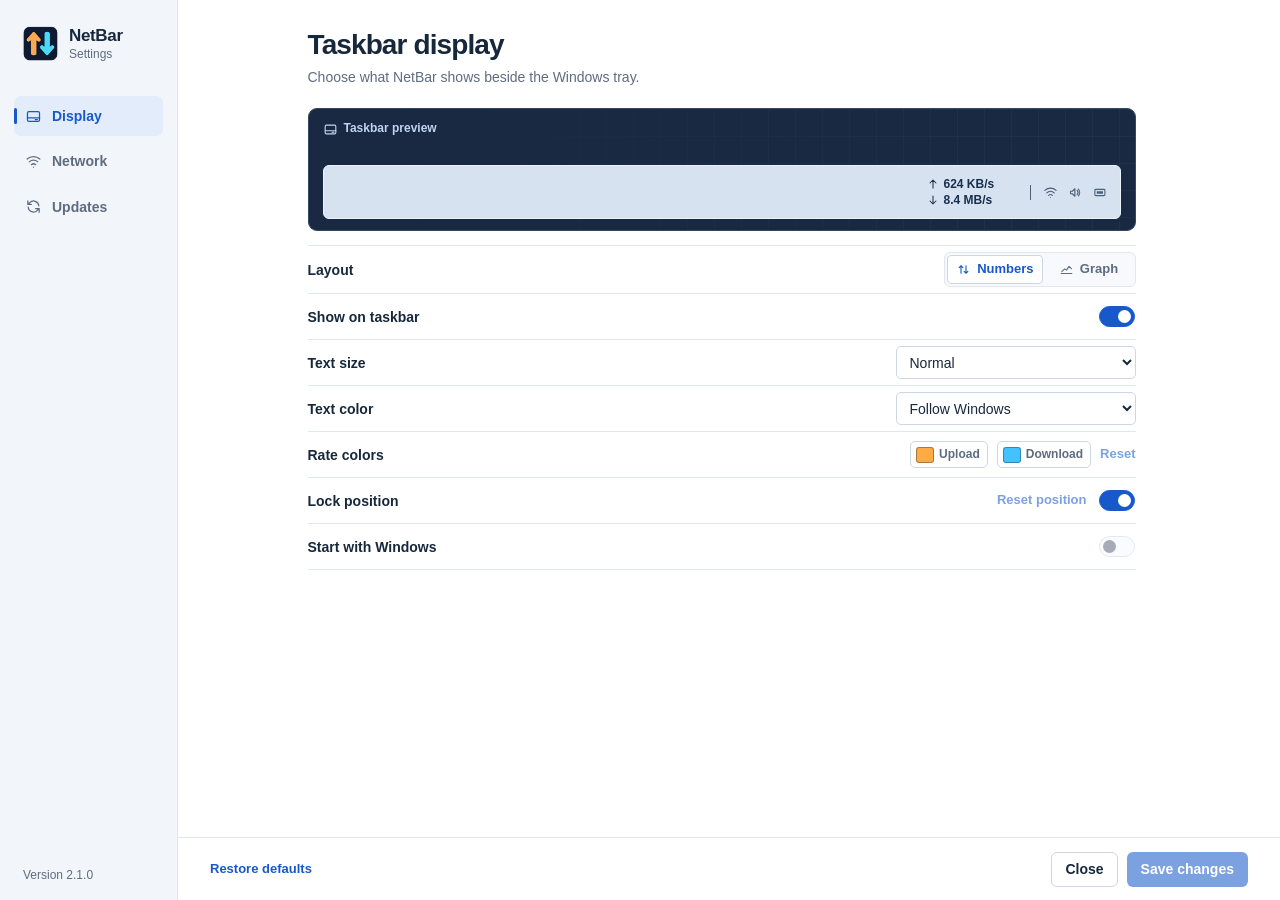
==== frontend/index.html @ b82676fc "Move NetBar desktop surfaces to Tauri and refresh its icon" ====
<!doctype html>
<html lang="en">
<head>
  <meta charset="utf-8">
  <meta name="viewport" content="width=device-width, initial-scale=1">
  <meta name="color-scheme" content="light dark">
  <title>NetBar Settings</title>
  <link rel="stylesheet" href="styles.css">
  <script src="app.js" defer></script>
</head>
<body>
  <svg xmlns="http://www.w3.org/2000/svg" class="icon-definitions" aria-hidden="true">
    <symbol id="icon-display" viewBox="0 0 24 24">
      <rect x="3.5" y="5" width="17" height="14" rx="2"/>
      <path d="M3.5 14h17m-6 2.5h3"/>
    </symbol>
    <symbol id="icon-network" viewBox="0 0 24 24">
      <path d="M3 8.5a13.5 13.5 0 0 1 18 0m-15 4a9 9 0 0 1 12 0m-9 4a4.5 4.5 0 0 1 6 0"/>
      <circle cx="12" cy="20" r=".8" fill="currentColor" stroke="none"/>
    </symbol>
    <symbol id="icon-updates" viewBox="0 0 24 24">
      <path d="M19.5 11a7.5 7.5 0 0 0-12.9-4.4L4 9m0-5v5h5m-4.5 4a7.5 7.5 0 0 0 12.9 4.4L20 15m0 5v-5h-5"/>
    </symbol>
    <symbol id="icon-numbers" viewBox="0 0 24 24">
      <path d="M8 6v12m-3-9 3-3 3 3m2 6 3 3 3-3m-3 3V6"/>
    </symbol>
    <symbol id="icon-graph" viewBox="0 0 24 24">
      <path d="M3.5 18.5h17m-16-3L9 11l3 2 4-6 4 3.5"/>
    </symbol>
    <symbol id="icon-up" viewBox="0 0 24 24">
      <path d="M12 20V4m-6 6 6-6 6 6"/>
    </symbol>
    <symbol id="icon-down" viewBox="0 0 24 24">
      <path d="M12 4v16m-6-6 6 6 6-6"/>
    </symbol>
    <symbol id="icon-sound" viewBox="0 0 24 24">
      <path d="M4 10h3l4-4v12l-4-4H4zm10.5-1.5a5 5 0 0 1 0 7m2-9a8 8 0 0 1 0 11"/>
    </symbol>
    <symbol id="icon-battery" viewBox="0 0 24 24">
      <rect x="3" y="7" width="16" height="10" rx="1.5"/>
      <path d="M21 10v4M6 10h10v4H6z" fill="currentColor" stroke="none"/>
    </symbol>
    <symbol id="icon-check" viewBox="0 0 24 24">
      <path d="m5.5 12 4.5 4.5 8.5-9"/>
    </symbol>
    <symbol id="icon-shield" viewBox="0 0 24 24">
      <path d="M12 3 5 6v6c0 3.7 3.2 6.6 7 9 3.8-2.4 7-5.3 7-9V6z"/>
      <path d="m9 12 2 2 4-4"/>
    </symbol>
  </svg>

  <div class="settings-shell">
    <aside class="sidebar">
      <div class="brand">
        <span class="brand-mark" aria-hidden="true">
          <svg class="icon"><use href="#icon-numbers"></use></svg>
          <img id="app-icon" src="icon.png" alt="" hidden>
        </span>
        <div><strong>NetBar</strong><span>Settings</span></div>
      </div>

      <nav class="navigation" role="tablist" aria-label="Settings sections" aria-orientation="vertical">
        <button type="button" id="tab-display" class="nav-item" role="tab" aria-selected="true" aria-controls="panel-display" data-tab="display">
          <svg class="icon" aria-hidden="true"><use href="#icon-display"></use></svg> Display
        </button>
        <button type="button" id="tab-network" class="nav-item" role="tab" aria-selected="false" aria-controls="panel-network" data-tab="network" tabindex="-1">
          <svg class="icon" aria-hidden="true"><use href="#icon-network"></use></svg> Network
        </button>
        <button type="button" id="tab-updates" class="nav-item" role="tab" aria-selected="false" aria-controls="panel-updates" data-tab="updates" tabindex="-1">
          <svg class="icon" aria-hidden="true"><use href="#icon-updates"></use></svg> Updates
        </button>
      </nav>

      <div class="sidebar-footer" id="sidebar-version" aria-label="NetBar version"></div>
    </aside>

    <main class="workspace" id="workspace" aria-busy="true">
      <form id="settings-form" class="settings-layout">
        <div class="scroll-area" id="scroll-area">
          <section id="panel-display" class="panel" role="tabpanel" aria-labelledby="tab-display">
            <header class="page-header">
              <h1>Taskbar display</h1>
              <p>Choose what NetBar shows beside the Windows tray.</p>
            </header>

            <figure class="preview" aria-labelledby="preview-label">
              <figcaption id="preview-label"><svg class="icon" aria-hidden="true"><use href="#icon-display"></use></svg> Taskbar preview</figcaption>
              <div class="preview-track" id="preview-track" aria-hidden="true">
                <div class="preview-widget" id="preview-widget">
                  <div class="preview-rates" id="preview-rates">
                    <span class="rate-upload"><svg class="icon"><use href="#icon-up"></use></svg><span id="preview-up">624 KB/s</span></span>
                    <span class="rate-download"><svg class="icon"><use href="#icon-down"></use></svg><span id="preview-down">8.4 MB/s</span></span>
                  </div>
                  <canvas id="preview-graph" width="448" height="108" hidden></canvas>
                </div>
                <div class="preview-tray">
                  <svg class="icon"><use href="#icon-network"></use></svg>
                  <svg class="icon"><use href="#icon-sound"></use></svg>
                  <svg class="icon"><use href="#icon-battery"></use></svg>
                </div>
              </div>
            </figure>

            <div class="rows">
              <div class="setting-row">
                <span id="layout-label" class="field-label">Layout</span>
                <div class="segmented" role="group" aria-labelledby="layout-label">
                  <label><input type="radio" name="layout" value="numbers" checked><span><svg class="icon" aria-hidden="true"><use href="#icon-numbers"></use></svg> Numbers</span></label>
                  <label><input type="radio" name="layout" value="graph"><span><svg class="icon" aria-hidden="true"><use href="#icon-graph"></use></svg> Graph</span></label>
                </div>
              </div>
              <div class="setting-row">
                <label class="field-label" for="widget-visible">Show on taskbar</label>
                <input class="toggle" type="checkbox" id="widget-visible" checked>
              </div>
              <div class="setting-row" id="graph-width-row" hidden>
                <label class="field-label" for="graph-width">Graph width</label>
                <div class="range-control">
                  <input id="graph-width" type="range" min="64" max="200" step="1" value="88">
                  <output for="graph-width" id="width-value">88 px</output>
                </div>
              </div>
              <div class="setting-row" id="text-size-row">
                <label class="field-label" for="text-size">Text size</label>
                <select id="text-size"><option value="11">Small</option><option value="12" selected>Normal</option><option value="14">Large</option></select>
              </div>
              <div class="setting-row" id="text-color-row">
                <label class="field-label" for="text-color">Text color</label>
                <select id="text-color"><option value="0">Follow Windows</option><option value="1">Light text</option><option value="2">Dark text</option></select>
              </div>
              <div class="setting-row color-row">
                <span class="field-label" id="colors-label">Rate colors</span>
                <div class="color-controls" role="group" aria-labelledby="colors-label">
                  <label class="color-chip"><input type="color" id="upload-color" value="#ffab45" aria-label="Upload color"><span>Upload</span></label>
                  <label class="color-chip"><input type="color" id="download-color" value="#42c2ff" aria-label="Download color"><span>Download</span></label>
                  <button class="text-button" type="button" id="reset-colors">Reset</button>
                </div>
              </div>
              <div class="setting-row">
                <label class="field-label" for="position-locked">Lock position</label>
                <div class="position-controls">
                  <button class="text-button" type="button" id="reset-position">Reset position</button>
                  <input class="toggle" type="checkbox" id="position-locked" checked>
                </div>
              </div>
              <div class="setting-row">
                <label class="field-label" for="start-windows">Start with Windows</label>
                <input class="toggle" type="checkbox" id="start-windows">
              </div>
            </div>
          </section>

          <section id="panel-network" class="panel" role="tabpanel" aria-labelledby="tab-network" hidden>
            <header class="page-header">
              <h1>Network</h1>
              <p>Choose the connection NetBar measures and how it reports speed.</p>
            </header>
            <div class="rows">
              <div class="setting-row">
                <div><label class="field-label" for="adapter">Network adapter</label><p class="field-help" id="adapter-help">Automatic prefers a connected physical adapter.</p></div>
                <select id="adapter" aria-describedby="adapter-help"><option value="">Automatic</option></select>
              </div>
              <div class="setting-row">
                <label class="field-label" for="speed-units">Speed units</label>
                <select id="speed-units"><option value="bytes">Bytes per second</option><option value="bits">Bits per second</option></select>
              </div>
              <div class="setting-row">
                <label class="field-label" for="interval">Refresh interval</label>
                <select id="interval"><option value="1000">1 second</option><option value="2000">2 seconds</option><option value="5000">5 seconds</option></select>
              </div>
              <div class="setting-row">
                <div><label class="field-label" for="app-usage">Show app traffic on hover</label><p class="field-help" id="usage-help">Windows may require administrator access for per-app traffic.</p></div>
                <input class="toggle" type="checkbox" id="app-usage" aria-describedby="usage-help" checked>
              </div>
            </div>
          </section>

          <section id="panel-updates" class="panel" role="tabpanel" aria-labelledby="tab-updates" hidden>
            <header class="page-header">
              <h1>Updates</h1>
              <p>Install verified Windows releases from your private GitHub repository.</p>
            </header>

            <div class="release-card">
              <div class="release-icon" aria-hidden="true"><svg class="icon"><use href="#icon-updates"></use></svg></div>
              <div class="release-info"><h2>Installed version</h2><p id="installed-version">NetBar</p></div>
              <button class="button secondary" type="button" id="check-updates">Check for updates</button>
              <button class="button primary" type="button" id="install-update" hidden>Install update</button>
            </div>
            <p id="update-status" class="inline-status" role="status"></p>

            <div class="access-header">
              <svg class="icon" aria-hidden="true"><use href="#icon-shield"></use></svg>
              <div><h2>GitHub access</h2><p>Use a fine-grained token with read-only Contents access to this repository.</p></div>
            </div>
            <div class="rows">
              <div class="setting-row access-row">
                <label class="field-label" for="repository">Repository</label>
                <input id="repository" type="text" readonly spellcheck="false">
              </div>
              <div class="setting-row access-row">
                <label class="field-label" for="token">Read-only token</label>
                <input id="token" type="password" placeholder="Enter GitHub token" maxlength="1024" autocomplete="off" autocapitalize="off" spellcheck="false">
              </div>
            </div>
            <div class="access-actions">
              <button class="text-button" type="button" id="open-token-page">Create a token</button>
              <button class="text-button" type="button" id="clear-token">Clear token</button>
              <button class="button secondary" type="button" id="save-token">Save access</button>
            </div>
          </section>
        </div>

        <footer class="actions">
          <button class="text-button" type="button" id="restore-defaults">Restore defaults</button>
          <span class="settings-status" id="settings-status" role="status"></span>
          <button class="button secondary" type="button" id="cancel-settings">Cancel</button>
          <button class="button primary" type="submit" id="save-settings">Save changes</button>
        </footer>
      </form>
    </main>
  </div>
</body>
</html>
---- frontend/styles.css ----
:root {
  color-scheme: light dark;
  font-family: "Segoe UI Variable Text", "Segoe UI", sans-serif;
  font-size: 14px;
  line-height: 1.45;
  --workspace: #fff;
  --rail: #f2f5fa;
  --wash: #f7f9fc;
  --ink: #17283c;
  --muted: #5f6c80;
  --line: #e0e7f0;
  --edge: #ccd7e5;
  --accent: #1759ca;
  --accent-hover: #144eaf;
  --on-accent: #fff;
  --accent-wash: #e3ecfb;
  --focus: #3286ee;
  --danger: #ad3237;
  --success: #16694d;
}

@media (prefers-color-scheme: dark) {
  :root {
    --workspace: #141e2c;
    --rail: #101927;
    --wash: #1a2636;
    --ink: #edf3fb;
    --muted: #a6b4c6;
    --line: #29384c;
    --edge: #3d506a;
    --accent: #86b3ff;
    --accent-hover: #a1c4ff;
    --on-accent: #101c30;
    --accent-wash: #233b60;
    --focus: #8fb7ff;
    --danger: #ffa6a6;
    --success: #86dfb7;
  }
}

*, *::before, *::after { box-sizing: border-box; }
[hidden] { display: none !important; }
body { margin: 0; color: var(--ink); background: var(--workspace); }
button, input, select { font: inherit; }
button, input[type="checkbox"], input[type="color"], input[type="range"], select { cursor: pointer; }
button:disabled, input:disabled, select:disabled { cursor: default; opacity: .56; }
button:focus-visible, input:focus-visible, select:focus-visible, a:focus-visible {
  outline: 2px solid var(--focus);
  outline-offset: 3px;
}

button { color: inherit; }
h1, h2, p, figure { margin: 0; }
.icon-definitions { position: absolute; width: 0; height: 0; overflow: hidden; }
.icon {
  width: 19px;
  height: 19px;
  flex: 0 0 auto;
  fill: none;
  stroke: currentColor;
  stroke-width: 1.75;
  stroke-linecap: round;
  stroke-linejoin: round;
}

.settings-shell {
  display: grid;
  grid-template-columns: 178px minmax(0, 1fr);
  height: 100vh;
  height: 100dvh;
}

.sidebar {
  min-height: 0;
  display: flex;
  flex-direction: column;
  padding: 25px 14px 16px;
  background: var(--rail);
  border-right: 1px solid var(--line);
}

.brand { display: flex; align-items: center; gap: 10px; padding-inline: 8px; }
.brand > div { display: grid; align-content: center; line-height: 1.28; }
.brand strong { font-size: 17px; font-weight: 690; letter-spacing: -.02em; }
.brand > div span { font-size: 12px; color: var(--muted); }
.brand-mark {
  display: grid;
  place-items: center;
  width: 37px;
  height: 37px;
  border-radius: 9px;
  flex: 0 0 auto;
  color: #dceeff;
  background: #203957;
}
.brand-mark .icon { width: 24px; height: 24px; }
.brand-mark img { display: block; width: 100%; height: 100%; object-fit: contain; }
.brand-mark:has(img:not([hidden])) { background: none; }

.navigation { display: grid; gap: 5px; margin-top: 34px; }
.nav-item {
  position: relative;
  display: flex;
  align-items: center;
  gap: 10px;
  width: 100%;
  padding: 10px 11px;
  border: 0;
  border-radius: 7px;
  background: transparent;
  text-align: left;
  font-weight: 550;
  color: var(--muted);
}
.nav-item:hover { color: var(--ink); background: var(--wash); }
.nav-item[aria-selected="true"] { background: var(--accent-wash); color: var(--accent); font-weight: 650; }
.nav-item[aria-selected="true"]::before {
  content: "";
  position: absolute;
  left: 0;
  inset-block: 12px;
  width: 3px;
  border-radius: 2px;
  background: var(--accent);
}
.nav-item .icon { width: 17px; height: 17px; }
.sidebar-footer { margin-top: auto; padding: 10px 9px 0; color: var(--muted); font-size: 12px; font-variant-numeric: tabular-nums; }

.workspace { min-width: 0; min-height: 0; }
.settings-layout { display: grid; grid-template-rows: minmax(0, 1fr) auto; height: 100%; }
.scroll-area { min-width: 0; overflow: auto; scrollbar-gutter: stable; }
.panel { padding: 28px 32px 23px; max-width: 892px; margin-inline: auto; }
.page-header { margin-bottom: 21px; }
.page-header h1 { font-size: 28px; line-height: 1.18; font-weight: 680; letter-spacing: -.032em; }
.page-header p { margin-top: 6px; color: var(--muted); }

.preview {
  position: relative;
  overflow: hidden;
  display: grid;
  align-content: end;
  min-height: 123px;
  margin-bottom: 14px;
  padding: 12px 14px 11px;
  background: #182941;
  border: 1px solid #344765;
  border-radius: 9px;
  color: #e1ecff;
  isolation: isolate;
}
.preview::before {
  position: absolute;
  content: "";
  inset: 0;
  z-index: -1;
  background-image: linear-gradient(#7597c012 1px, transparent 1px), linear-gradient(90deg, #7597c012 1px, transparent 1px);
  background-size: 27px 27px;
  mask-image: linear-gradient(90deg, transparent 10%, #000 79%);
}
.preview figcaption {
  position: absolute;
  top: 11px;
  left: 14px;
  display: flex;
  align-items: center;
  gap: 6px;
  color: #c0d4f2;
  font-size: 12px;
  font-weight: 550;
}
.preview figcaption .icon { width: 15px; height: 15px; }
.preview-track {
  display: flex;
  align-items: center;
  justify-content: end;
  min-width: 0;
  height: 54px;
  padding-inline: 9px 12px;
  border: 1px solid #edf3fc;
  border-radius: 6px;
  background: #d7e2f1;
  color: #16304d;
}
.preview-track.is-dark { border-color: #43546d; background: #101a2a; color: #dce7f7; }
.preview-widget {
  flex: 0 1 var(--widget-width, 122px);
  min-width: 0;
  height: 42px;
  display: grid;
  align-items: center;
  padding-inline: 7px;
}
.preview-rates { display: grid; gap: 1px; font-size: var(--widget-font, 13px); font-weight: 650; line-height: 1.25; font-variant-numeric: tabular-nums; }
.preview-rates > span { display: flex; align-items: center; gap: 5px; white-space: nowrap; }
.preview-rates .icon { width: 12px; height: 12px; stroke-width: 2.1; }
.rate-upload { color: var(--preview-upload, inherit); }
.rate-download { color: var(--preview-download, inherit); }
#preview-graph { display: block; width: 100%; height: 40px; }
.preview-tray {
  display: flex;
  align-items: center;
  flex: 0 0 auto;
  gap: 10px;
  padding-left: 12px;
  margin-left: 4px;
  border-left: 1px solid currentColor;
  opacity: .72;
}
.preview-tray .icon { width: 15px; height: 15px; }
.preview-widget.is-off + .preview-tray { border-left-color: transparent; }

.rows { border-block: 1px solid var(--line); }
.setting-row {
  display: grid;
  grid-template-columns: minmax(0, 1fr) auto;
  gap: 12px;
  align-items: center;
  min-height: 46px;
  padding-block: 6px;
}
.setting-row + .setting-row { border-top: 1px solid var(--line); }
.field-label { font-weight: 610; }
.field-help { margin-top: 2px; color: var(--muted); font-size: 12px; max-width: 44ch; }

select, input[type="text"], input[type="password"] {
  min-width: 0;
  min-height: 33px;
  max-width: 100%;
  padding: 5px 9px;
  border: 1px solid var(--edge);
  border-radius: 5px;
  color: var(--ink);
  background: var(--workspace);
}
select { width: clamp(166px, 25vw, 240px); }
[readonly] { color: var(--muted) !important; background: var(--wash) !important; }
input::placeholder { color: var(--muted); opacity: 1; }

.segmented {
  display: flex;
  align-items: center;
  gap: 2px;
  padding: 2px;
  border: 1px solid var(--line);
  border-radius: 6px;
  background: var(--wash);
}
.segmented label { position: relative; cursor: pointer; }
.segmented input { position: absolute; inset: 0; width: 100%; height: 100%; margin: 0; opacity: 0; cursor: pointer; }
.segmented span { display: flex; align-items: center; justify-content: center; gap: 6px; min-width: 88px; padding: 4px 8px; border: 1px solid transparent; border-radius: 4px; color: var(--muted); font-size: 13px; font-weight: 600; }
.segmented input:checked + span { color: var(--accent); background: var(--workspace); border-color: var(--edge); }
.segmented input:focus-visible + span { outline: 2px solid var(--focus); outline-offset: 1px; }
.segmented .icon { width: 15px; height: 15px; }

.toggle {
  appearance: none;
  position: relative;
  width: 36px;
  height: 21px;
  margin: 0 1px;
  border: 1px solid var(--edge);
  border-radius: 12px;
  background: var(--wash);
}
.toggle::before { content: ""; position: absolute; top: 3px; left: 3px; width: 13px; height: 13px; border-radius: 50%; background: var(--muted); }
.toggle:checked { border-color: var(--accent); background: var(--accent); }
.toggle:checked::before { left: 18px; background: var(--on-accent); }

.range-control, .position-controls, .color-controls { display: flex; align-items: center; justify-content: end; gap: 11px; }
.range-control input { flex: 1 1 auto; width: clamp(108px, 19vw, 176px); margin: 0; accent-color: var(--accent); }
.range-control output { min-width: 42px; text-align: right; color: var(--muted); font-variant-numeric: tabular-nums; }
.color-controls { gap: 9px; }
.color-chip {
  cursor: pointer;
  display: flex;
  align-items: center;
  gap: 5px;
  padding: 4px 7px 4px 5px;
  border: 1px solid var(--edge);
  border-radius: 5px;
  color: var(--muted);
  font-size: 12px;
  font-weight: 600;
}
.color-chip:hover { border-color: var(--accent); color: var(--ink); }
.color-chip input { width: 18px; height: 16px; margin: 0; padding: 0; border: 0; background: transparent; }
.color-chip input::-webkit-color-swatch-wrapper { padding: 0; }
.color-chip input::-webkit-color-swatch { border: 1px solid #18253962; border-radius: 3px; }

.button, .text-button { font-weight: 640; white-space: nowrap; }
.button { min-height: 35px; padding: 6px 13px; border: 1px solid transparent; border-radius: 6px; }
.button.secondary { border-color: var(--edge); background: var(--workspace); }
.button.secondary:hover:not(:disabled) { border-color: var(--accent); background: var(--wash); }
.button.primary { color: var(--on-accent); background: var(--accent); }
.button.primary:hover:not(:disabled) { background: var(--accent-hover); }
.text-button { width: fit-content; padding: 5px 0; border: 0; background: transparent; color: var(--accent); font-size: 13px; }
.text-button:hover:not(:disabled) { text-decoration: underline; text-underline-offset: 3px; }

.actions {
  display: grid;
  grid-template-columns: auto minmax(0, 1fr) auto auto;
  align-items: center;
  gap: 9px;
  min-height: 63px;
  padding: 9px 32px;
  border-top: 1px solid var(--line);
  background: var(--workspace);
}
.actions .text-button { justify-self: start; }
.settings-status { margin-inline: 5px; color: var(--muted); font-size: 12px; overflow-wrap: anywhere; }

#panel-network .setting-row, #panel-updates .setting-row { min-height: 61px; }
.release-card {
  display: grid;
  grid-template-columns: auto minmax(0, 1fr) auto auto;
  align-items: center;
  gap: 12px;
  padding: 14px 15px;
  border: 1px solid var(--line);
  border-radius: 8px;
  background: var(--wash);
}
.release-icon { display: grid; place-items: center; width: 38px; height: 38px; border-radius: 7px; background: var(--accent-wash); color: var(--accent); }
.release-info h2, .access-header h2 { font-size: 14px; font-weight: 650; }
.release-info p { color: var(--muted); font-size: 12px; font-variant-numeric: tabular-nums; }
.inline-status { min-height: 44px; padding-block: 8px; color: var(--muted); font-size: 13px; overflow-wrap: anywhere; }
.inline-status[data-tone="error"], .settings-status[data-tone="error"] { color: var(--danger); }
.inline-status[data-tone="success"], .settings-status[data-tone="success"] { color: var(--success); }
.access-header { display: flex; align-items: start; gap: 8px; margin-bottom: 13px; }
.access-header > .icon { margin-top: 1px; color: var(--accent); }
.access-header p { margin-top: 3px; color: var(--muted); font-size: 13px; }
.access-row { grid-template-columns: minmax(0, 1fr) minmax(210px, .92fr); }
.access-actions { display: flex; align-items: center; justify-content: end; gap: 14px; padding-top: 12px; }
.access-actions #open-token-page { margin-right: auto; }

@media (max-width: 820px) {
  .settings-shell { grid-template-columns: 151px minmax(0, 1fr); }
  .sidebar { padding-inline: 10px; }
  .panel { padding-inline: 23px; }
  .actions { padding-inline: 23px; }
}

@media (max-width: 615px) {
  .settings-shell { grid-template-columns: 1fr; grid-template-rows: auto minmax(0, 1fr); }
  .sidebar { padding: 10px 14px; border-right: 0; border-bottom: 1px solid var(--line); }
  .brand { margin-bottom: 9px; padding-inline: 2px; }
  .brand-mark { width: 28px; height: 28px; }
  .brand strong { font-size: 15px; }
  .brand > div span, .sidebar-footer { display: none; }
  .navigation { display: flex; margin-top: 0; }
  .nav-item { justify-content: center; gap: 6px; padding: 7px 5px; font-size: 12px; }
  .nav-item[aria-selected="true"]::before { width: auto; height: 2px; left: 10px; right: 10px; top: auto; bottom: 0; }
  .panel { padding: 17px 14px; }
  .actions { padding-inline: 14px; gap: 6px; }
  .page-header h1 { font-size: 24px; }
  .release-card { grid-template-columns: auto minmax(0, 1fr) auto; gap: 8px; }
  .release-card #install-update { grid-column: 3; }
}

@media (forced-colors: active) {
  .nav-item[aria-selected="true"], .segmented input:checked + span, .toggle { border: 1px solid Highlight; }
  .toggle::before { forced-color-adjust: none; background: ButtonText; }
  .toggle:checked::before { background: Highlight; }
  .button.primary { border-color: ButtonText; }
}
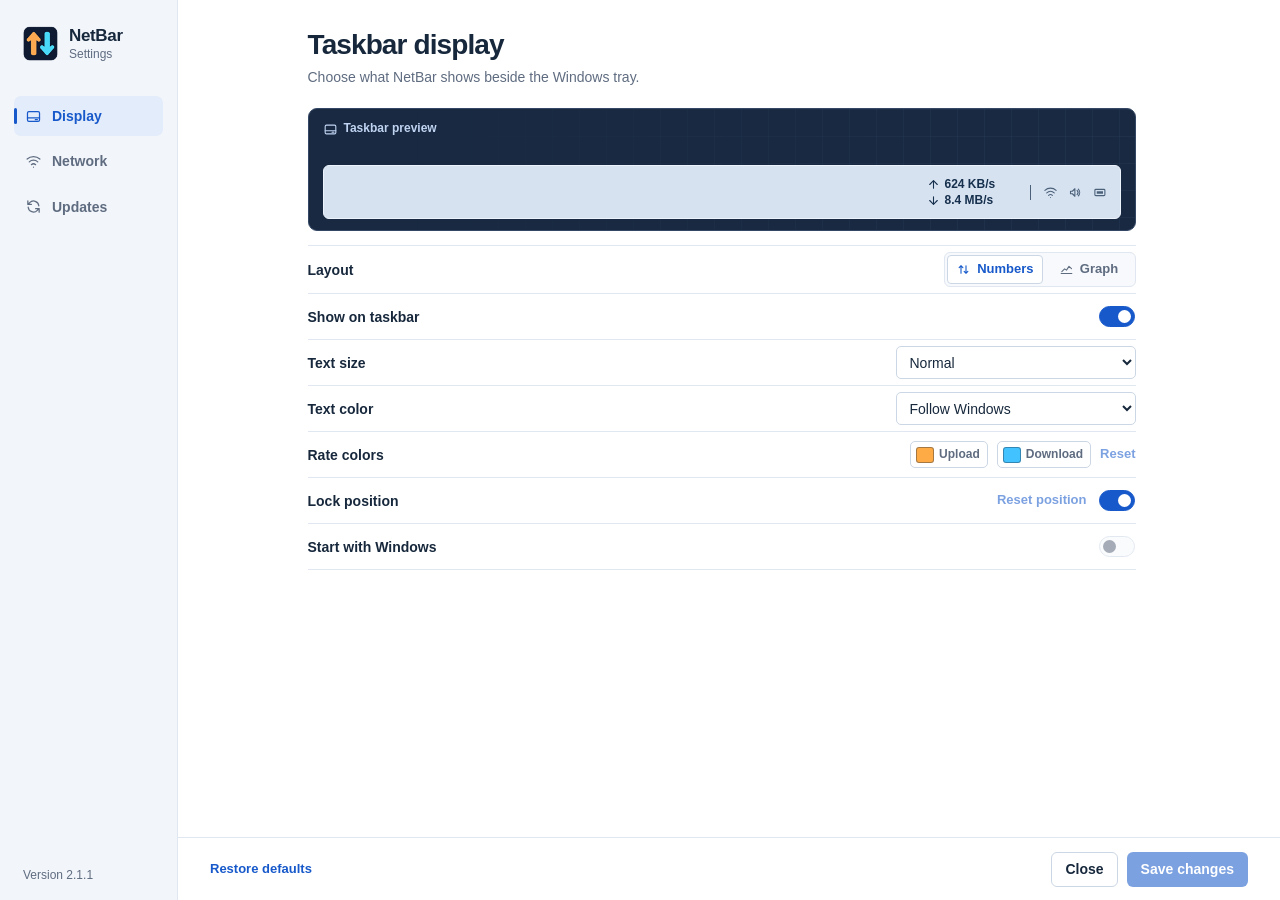
==== commit 6fa231eb: "Remove hover details and use Feather taskbar arrows" ====
--- a/frontend/index.html
+++ b/frontend/index.html
@@ -27,12 +27,6 @@
     <symbol id="icon-graph" viewBox="0 0 24 24">
       <path d="M3.5 18.5h17m-16-3L9 11l3 2 4-6 4 3.5"/>
     </symbol>
-    <symbol id="icon-up" viewBox="0 0 24 24">
-      <path d="M12 20V4m-6 6 6-6 6 6"/>
-    </symbol>
-    <symbol id="icon-down" viewBox="0 0 24 24">
-      <path d="M12 4v16m-6-6 6 6 6-6"/>
-    </symbol>
     <symbol id="icon-sound" viewBox="0 0 24 24">
       <path d="M4 10h3l4-4v12l-4-4H4zm10.5-1.5a5 5 0 0 1 0 7m2-9a8 8 0 0 1 0 11"/>
     </symbol>
@@ -88,8 +82,8 @@
               <div class="preview-track" id="preview-track" aria-hidden="true">
                 <div class="preview-widget" id="preview-widget">
                   <div class="preview-rates" id="preview-rates">
-                    <span class="rate-upload"><svg class="icon"><use href="#icon-up"></use></svg><span id="preview-up">624 KB/s</span></span>
-                    <span class="rate-download"><svg class="icon"><use href="#icon-down"></use></svg><span id="preview-down">8.4 MB/s</span></span>
+                    <span class="rate-upload"><svg class="icon" viewBox="0 0 24 24" aria-hidden="true" focusable="false"><use href="icons/feather.svg#arrow-up"></use></svg><span id="preview-up">624 KB/s</span></span>
+                    <span class="rate-download"><svg class="icon" viewBox="0 0 24 24" aria-hidden="true" focusable="false"><use href="icons/feather.svg#arrow-down"></use></svg><span id="preview-down">8.4 MB/s</span></span>
                   </div>
                   <canvas id="preview-graph" width="448" height="108" hidden></canvas>
                 </div>
@@ -167,10 +161,6 @@
               <div class="setting-row">
                 <label class="field-label" for="interval">Refresh interval</label>
                 <select id="interval"><option value="1000">1 second</option><option value="2000">2 seconds</option><option value="5000">5 seconds</option></select>
-              </div>
-              <div class="setting-row">
-                <div><label class="field-label" for="app-usage">Show app traffic on hover</label><p class="field-help" id="usage-help">Windows may require administrator access for per-app traffic.</p></div>
-                <input class="toggle" type="checkbox" id="app-usage" aria-describedby="usage-help" checked>
               </div>
             </div>
           </section>
--- a/frontend/styles.css
+++ b/frontend/styles.css
@@ -192,7 +192,7 @@
 }
 .preview-rates { display: grid; gap: 1px; font-size: var(--widget-font, 13px); font-weight: 650; line-height: 1.25; font-variant-numeric: tabular-nums; }
 .preview-rates > span { display: flex; align-items: center; gap: 5px; white-space: nowrap; }
-.preview-rates .icon { width: 12px; height: 12px; stroke-width: 2.1; }
+.preview-rates .icon { width: 13px; height: 13px; stroke-width: 2; }
 .rate-upload { color: var(--preview-upload, inherit); }
 .rate-download { color: var(--preview-download, inherit); }
 #preview-graph { display: block; width: 100%; height: 40px; }
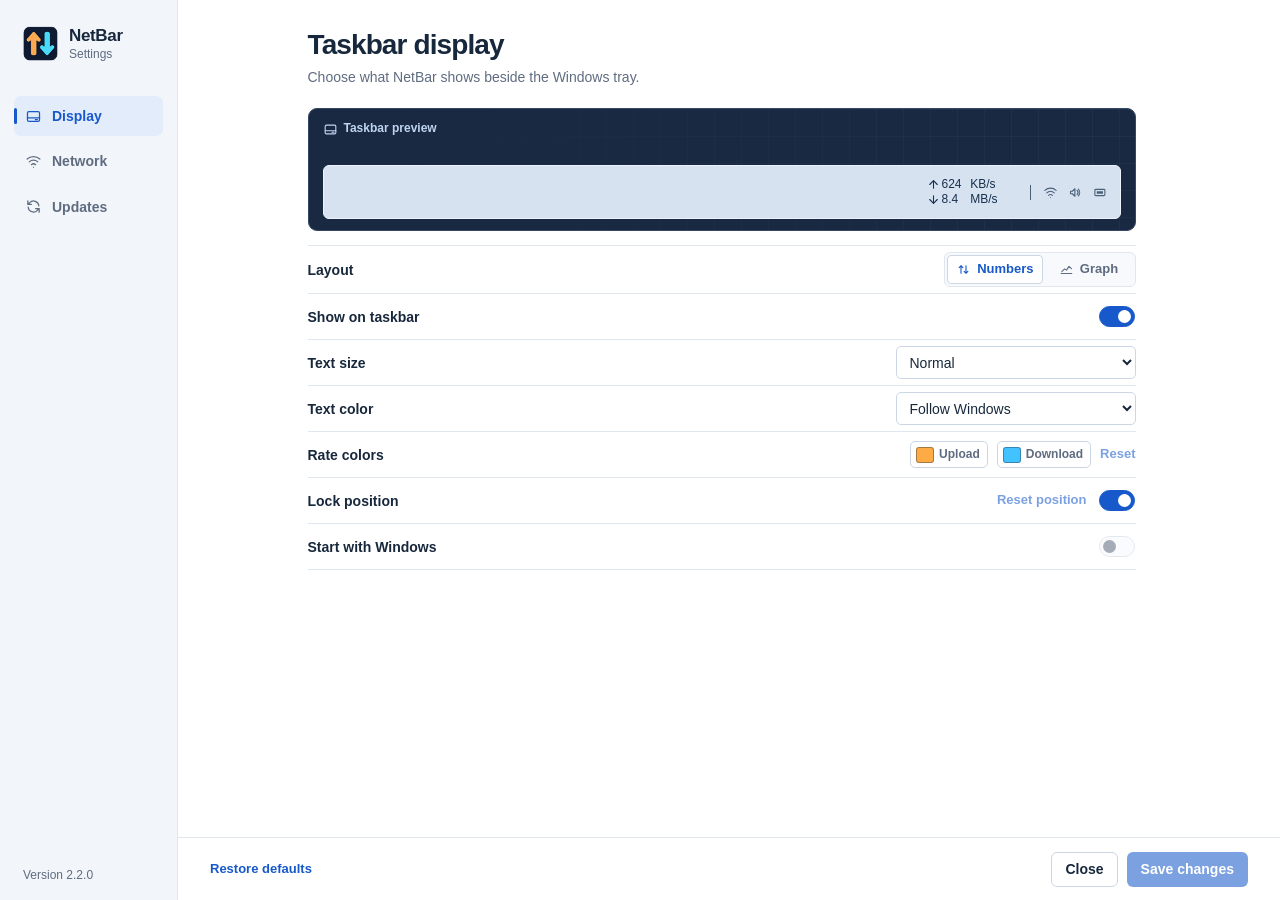
==== commit 06cdee3f: "Render NetBar natively and pause readings on right click" ====
--- a/frontend/index.html
+++ b/frontend/index.html
@@ -82,8 +82,14 @@
               <div class="preview-track" id="preview-track" aria-hidden="true">
                 <div class="preview-widget" id="preview-widget">
                   <div class="preview-rates" id="preview-rates">
-                    <span class="rate-upload"><svg class="icon" viewBox="0 0 24 24" aria-hidden="true" focusable="false"><use href="icons/feather.svg#arrow-up"></use></svg><span id="preview-up">624 KB/s</span></span>
-                    <span class="rate-download"><svg class="icon" viewBox="0 0 24 24" aria-hidden="true" focusable="false"><use href="icons/feather.svg#arrow-down"></use></svg><span id="preview-down">8.4 MB/s</span></span>
+                    <span class="rate-upload">
+                      <svg class="icon" viewBox="0 0 24 24" aria-hidden="true" focusable="false"><use href="icons/feather.svg#arrow-up"></use></svg>
+                      <span id="preview-up">624</span><span id="preview-up-unit">KB/s</span>
+                    </span>
+                    <span class="rate-download">
+                      <svg class="icon" viewBox="0 0 24 24" aria-hidden="true" focusable="false"><use href="icons/feather.svg#arrow-down"></use></svg>
+                      <span id="preview-down">8.4</span><span id="preview-down-unit">MB/s</span>
+                    </span>
                   </div>
                   <canvas id="preview-graph" width="448" height="108" hidden></canvas>
                 </div>
--- a/frontend/styles.css
+++ b/frontend/styles.css
@@ -190,8 +190,17 @@
   align-items: center;
   padding-inline: 7px;
 }
-.preview-rates { display: grid; gap: 1px; font-size: var(--widget-font, 13px); font-weight: 650; line-height: 1.25; font-variant-numeric: tabular-nums; }
-.preview-rates > span { display: flex; align-items: center; gap: 5px; white-space: nowrap; }
+.preview-rates {
+  display: grid;
+  grid-template-columns: 13px minmax(4ch, max-content) max-content;
+  align-items: center;
+  column-gap: 2px;
+  font-size: var(--widget-font, 13px);
+  font-weight: 400;
+  line-height: 1.25;
+  font-variant-numeric: tabular-nums;
+}
+.preview-rates > span { display: contents; white-space: nowrap; }
 .preview-rates .icon { width: 13px; height: 13px; stroke-width: 2; }
 .rate-upload { color: var(--preview-upload, inherit); }
 .rate-download { color: var(--preview-download, inherit); }
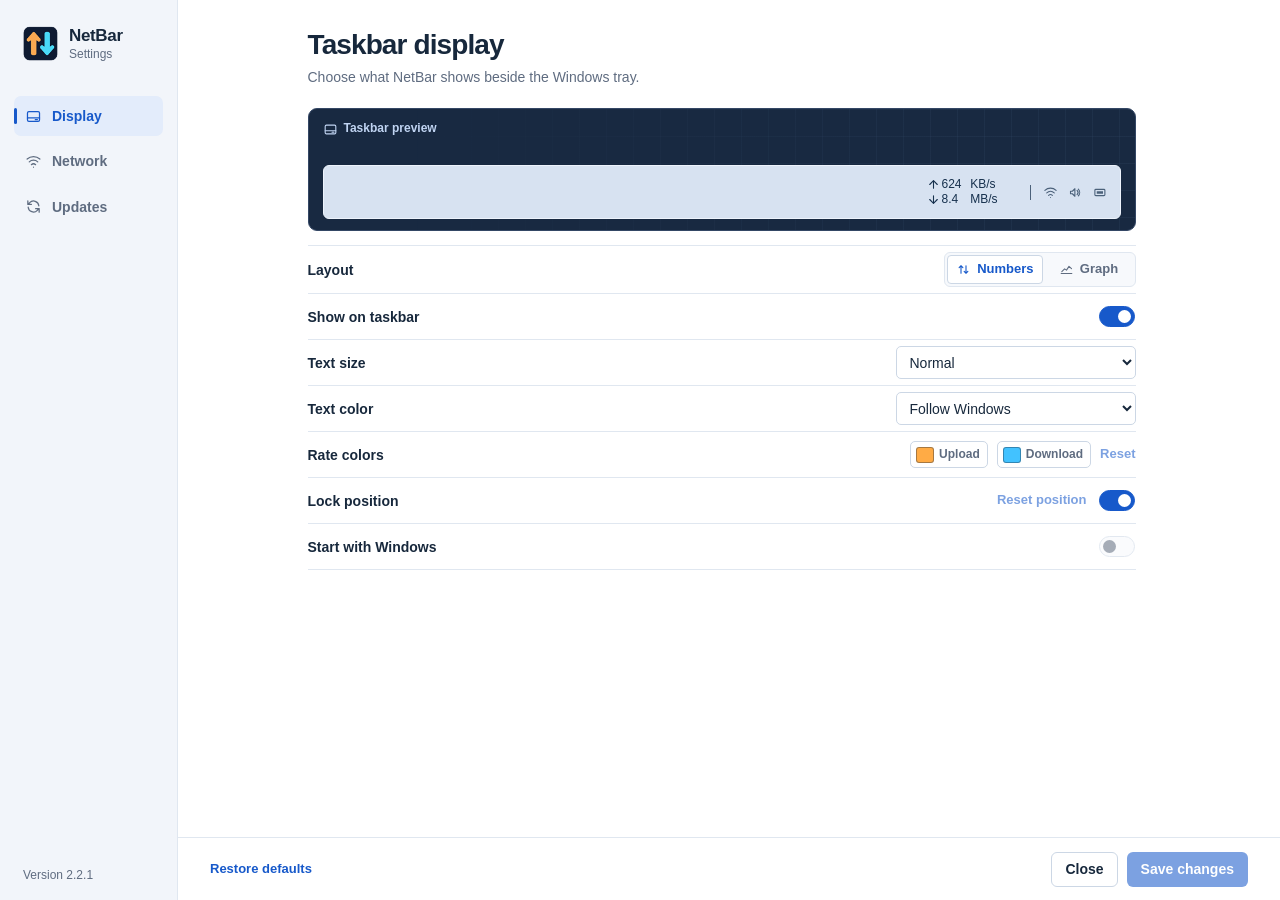
==== commit 322316a0: "Prepare NetBar for public releases and anonymous updates" ====
--- a/frontend/index.html
+++ b/frontend/index.html
@@ -36,10 +36,6 @@
     </symbol>
     <symbol id="icon-check" viewBox="0 0 24 24">
       <path d="m5.5 12 4.5 4.5 8.5-9"/>
-    </symbol>
-    <symbol id="icon-shield" viewBox="0 0 24 24">
-      <path d="M12 3 5 6v6c0 3.7 3.2 6.6 7 9 3.8-2.4 7-5.3 7-9V6z"/>
-      <path d="m9 12 2 2 4-4"/>
     </symbol>
   </svg>
 
@@ -174,7 +170,7 @@
           <section id="panel-updates" class="panel" role="tabpanel" aria-labelledby="tab-updates" hidden>
             <header class="page-header">
               <h1>Updates</h1>
-              <p>Install verified Windows releases from your private GitHub repository.</p>
+              <p>Check for and install verified Windows releases from GitHub.</p>
             </header>
 
             <div class="release-card">
@@ -184,26 +180,6 @@
               <button class="button primary" type="button" id="install-update" hidden>Install update</button>
             </div>
             <p id="update-status" class="inline-status" role="status"></p>
-
-            <div class="access-header">
-              <svg class="icon" aria-hidden="true"><use href="#icon-shield"></use></svg>
-              <div><h2>GitHub access</h2><p>Use a fine-grained token with read-only Contents access to this repository.</p></div>
-            </div>
-            <div class="rows">
-              <div class="setting-row access-row">
-                <label class="field-label" for="repository">Repository</label>
-                <input id="repository" type="text" readonly spellcheck="false">
-              </div>
-              <div class="setting-row access-row">
-                <label class="field-label" for="token">Read-only token</label>
-                <input id="token" type="password" placeholder="Enter GitHub token" maxlength="1024" autocomplete="off" autocapitalize="off" spellcheck="false">
-              </div>
-            </div>
-            <div class="access-actions">
-              <button class="text-button" type="button" id="open-token-page">Create a token</button>
-              <button class="text-button" type="button" id="clear-token">Clear token</button>
-              <button class="button secondary" type="button" id="save-token">Save access</button>
-            </div>
           </section>
         </div>
 
--- a/frontend/styles.css
+++ b/frontend/styles.css
@@ -318,7 +318,7 @@
 .actions .text-button { justify-self: start; }
 .settings-status { margin-inline: 5px; color: var(--muted); font-size: 12px; overflow-wrap: anywhere; }
 
-#panel-network .setting-row, #panel-updates .setting-row { min-height: 61px; }
+#panel-network .setting-row { min-height: 61px; }
 .release-card {
   display: grid;
   grid-template-columns: auto minmax(0, 1fr) auto auto;
@@ -330,17 +330,11 @@
   background: var(--wash);
 }
 .release-icon { display: grid; place-items: center; width: 38px; height: 38px; border-radius: 7px; background: var(--accent-wash); color: var(--accent); }
-.release-info h2, .access-header h2 { font-size: 14px; font-weight: 650; }
+.release-info h2 { font-size: 14px; font-weight: 650; }
 .release-info p { color: var(--muted); font-size: 12px; font-variant-numeric: tabular-nums; }
 .inline-status { min-height: 44px; padding-block: 8px; color: var(--muted); font-size: 13px; overflow-wrap: anywhere; }
 .inline-status[data-tone="error"], .settings-status[data-tone="error"] { color: var(--danger); }
 .inline-status[data-tone="success"], .settings-status[data-tone="success"] { color: var(--success); }
-.access-header { display: flex; align-items: start; gap: 8px; margin-bottom: 13px; }
-.access-header > .icon { margin-top: 1px; color: var(--accent); }
-.access-header p { margin-top: 3px; color: var(--muted); font-size: 13px; }
-.access-row { grid-template-columns: minmax(0, 1fr) minmax(210px, .92fr); }
-.access-actions { display: flex; align-items: center; justify-content: end; gap: 14px; padding-top: 12px; }
-.access-actions #open-token-page { margin-right: auto; }
 
 @media (max-width: 820px) {
   .settings-shell { grid-template-columns: 151px minmax(0, 1fr); }
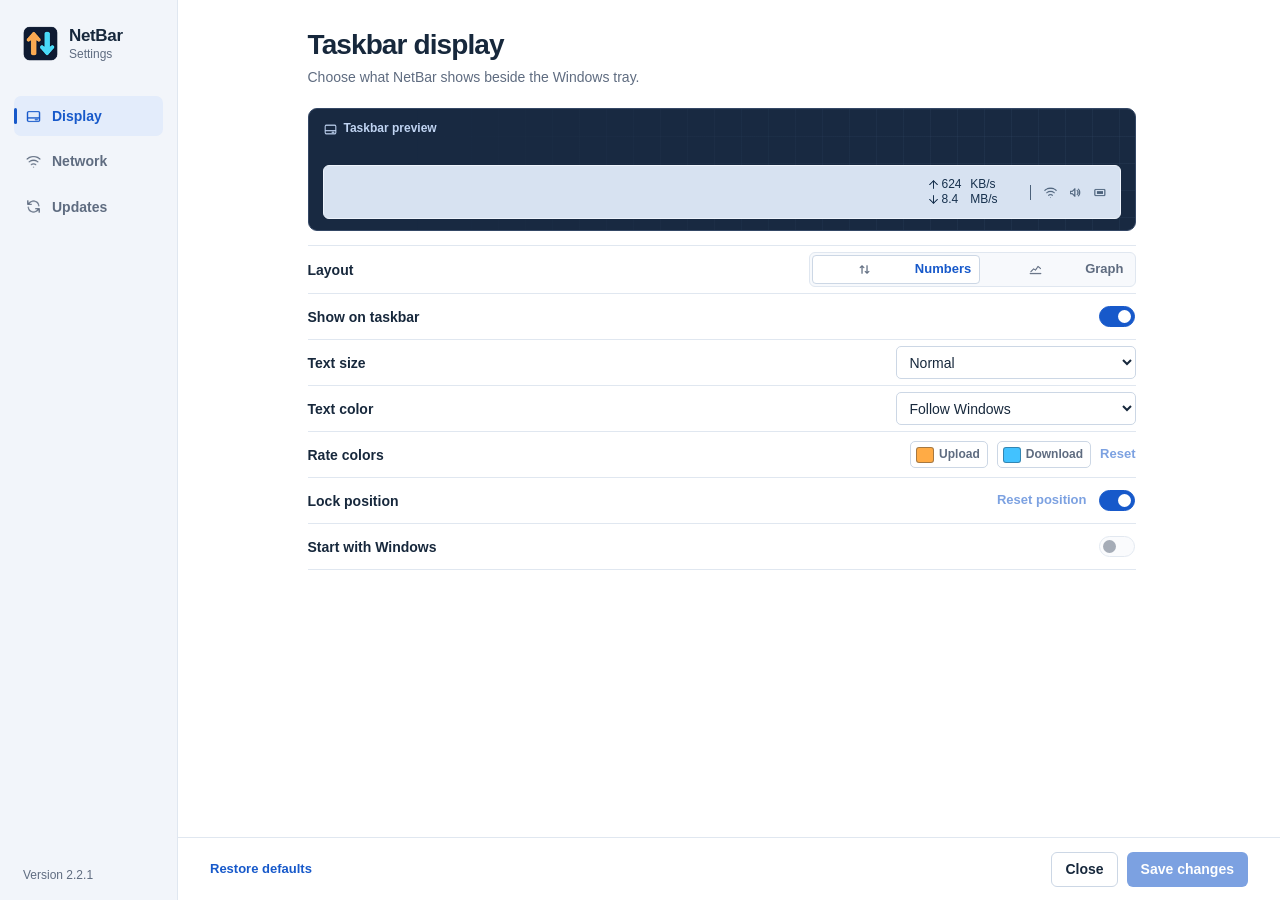
==== commit 1432c4e7: "Keep raster icon exports in the public settings UI" ====
--- a/frontend/index.html
+++ b/frontend/index.html
@@ -9,41 +9,11 @@
   <script src="app.js" defer></script>
 </head>
 <body>
-  <svg xmlns="http://www.w3.org/2000/svg" class="icon-definitions" aria-hidden="true">
-    <symbol id="icon-display" viewBox="0 0 24 24">
-      <rect x="3.5" y="5" width="17" height="14" rx="2"/>
-      <path d="M3.5 14h17m-6 2.5h3"/>
-    </symbol>
-    <symbol id="icon-network" viewBox="0 0 24 24">
-      <path d="M3 8.5a13.5 13.5 0 0 1 18 0m-15 4a9 9 0 0 1 12 0m-9 4a4.5 4.5 0 0 1 6 0"/>
-      <circle cx="12" cy="20" r=".8" fill="currentColor" stroke="none"/>
-    </symbol>
-    <symbol id="icon-updates" viewBox="0 0 24 24">
-      <path d="M19.5 11a7.5 7.5 0 0 0-12.9-4.4L4 9m0-5v5h5m-4.5 4a7.5 7.5 0 0 0 12.9 4.4L20 15m0 5v-5h-5"/>
-    </symbol>
-    <symbol id="icon-numbers" viewBox="0 0 24 24">
-      <path d="M8 6v12m-3-9 3-3 3 3m2 6 3 3 3-3m-3 3V6"/>
-    </symbol>
-    <symbol id="icon-graph" viewBox="0 0 24 24">
-      <path d="M3.5 18.5h17m-16-3L9 11l3 2 4-6 4 3.5"/>
-    </symbol>
-    <symbol id="icon-sound" viewBox="0 0 24 24">
-      <path d="M4 10h3l4-4v12l-4-4H4zm10.5-1.5a5 5 0 0 1 0 7m2-9a8 8 0 0 1 0 11"/>
-    </symbol>
-    <symbol id="icon-battery" viewBox="0 0 24 24">
-      <rect x="3" y="7" width="16" height="10" rx="1.5"/>
-      <path d="M21 10v4M6 10h10v4H6z" fill="currentColor" stroke="none"/>
-    </symbol>
-    <symbol id="icon-check" viewBox="0 0 24 24">
-      <path d="m5.5 12 4.5 4.5 8.5-9"/>
-    </symbol>
-  </svg>
-
   <div class="settings-shell">
     <aside class="sidebar">
       <div class="brand">
         <span class="brand-mark" aria-hidden="true">
-          <svg class="icon"><use href="#icon-numbers"></use></svg>
+          <span class="icon icon-numbers" aria-hidden="true"></span>
           <img id="app-icon" src="icon.png" alt="" hidden>
         </span>
         <div><strong>NetBar</strong><span>Settings</span></div>
@@ -51,13 +21,13 @@
 
       <nav class="navigation" role="tablist" aria-label="Settings sections" aria-orientation="vertical">
         <button type="button" id="tab-display" class="nav-item" role="tab" aria-selected="true" aria-controls="panel-display" data-tab="display">
-          <svg class="icon" aria-hidden="true"><use href="#icon-display"></use></svg> Display
+          <span class="icon icon-display" aria-hidden="true"></span> Display
         </button>
         <button type="button" id="tab-network" class="nav-item" role="tab" aria-selected="false" aria-controls="panel-network" data-tab="network" tabindex="-1">
-          <svg class="icon" aria-hidden="true"><use href="#icon-network"></use></svg> Network
+          <span class="icon icon-network" aria-hidden="true"></span> Network
         </button>
         <button type="button" id="tab-updates" class="nav-item" role="tab" aria-selected="false" aria-controls="panel-updates" data-tab="updates" tabindex="-1">
-          <svg class="icon" aria-hidden="true"><use href="#icon-updates"></use></svg> Updates
+          <span class="icon icon-updates" aria-hidden="true"></span> Updates
         </button>
       </nav>
 
@@ -74,25 +44,25 @@
             </header>
 
             <figure class="preview" aria-labelledby="preview-label">
-              <figcaption id="preview-label"><svg class="icon" aria-hidden="true"><use href="#icon-display"></use></svg> Taskbar preview</figcaption>
+              <figcaption id="preview-label"><span class="icon icon-display" aria-hidden="true"></span> Taskbar preview</figcaption>
               <div class="preview-track" id="preview-track" aria-hidden="true">
                 <div class="preview-widget" id="preview-widget">
                   <div class="preview-rates" id="preview-rates">
                     <span class="rate-upload">
-                      <svg class="icon" viewBox="0 0 24 24" aria-hidden="true" focusable="false"><use href="icons/feather.svg#arrow-up"></use></svg>
+                      <span class="icon icon-arrow-up" aria-hidden="true"></span>
                       <span id="preview-up">624</span><span id="preview-up-unit">KB/s</span>
                     </span>
                     <span class="rate-download">
-                      <svg class="icon" viewBox="0 0 24 24" aria-hidden="true" focusable="false"><use href="icons/feather.svg#arrow-down"></use></svg>
+                      <span class="icon icon-arrow-down" aria-hidden="true"></span>
                       <span id="preview-down">8.4</span><span id="preview-down-unit">MB/s</span>
                     </span>
                   </div>
                   <canvas id="preview-graph" width="448" height="108" hidden></canvas>
                 </div>
                 <div class="preview-tray">
-                  <svg class="icon"><use href="#icon-network"></use></svg>
-                  <svg class="icon"><use href="#icon-sound"></use></svg>
-                  <svg class="icon"><use href="#icon-battery"></use></svg>
+                  <span class="icon icon-network" aria-hidden="true"></span>
+                  <span class="icon icon-sound" aria-hidden="true"></span>
+                  <span class="icon icon-battery" aria-hidden="true"></span>
                 </div>
               </div>
             </figure>
@@ -101,8 +71,8 @@
               <div class="setting-row">
                 <span id="layout-label" class="field-label">Layout</span>
                 <div class="segmented" role="group" aria-labelledby="layout-label">
-                  <label><input type="radio" name="layout" value="numbers" checked><span><svg class="icon" aria-hidden="true"><use href="#icon-numbers"></use></svg> Numbers</span></label>
-                  <label><input type="radio" name="layout" value="graph"><span><svg class="icon" aria-hidden="true"><use href="#icon-graph"></use></svg> Graph</span></label>
+                  <label><input type="radio" name="layout" value="numbers" checked><span><span class="icon icon-numbers" aria-hidden="true"></span> Numbers</span></label>
+                  <label><input type="radio" name="layout" value="graph"><span><span class="icon icon-graph" aria-hidden="true"></span> Graph</span></label>
                 </div>
               </div>
               <div class="setting-row">
@@ -174,7 +144,7 @@
             </header>
 
             <div class="release-card">
-              <div class="release-icon" aria-hidden="true"><svg class="icon"><use href="#icon-updates"></use></svg></div>
+              <div class="release-icon" aria-hidden="true"><span class="icon icon-updates" aria-hidden="true"></span></div>
               <div class="release-info"><h2>Installed version</h2><p id="installed-version">NetBar</p></div>
               <button class="button secondary" type="button" id="check-updates">Check for updates</button>
               <button class="button primary" type="button" id="install-update" hidden>Install update</button>
--- a/frontend/styles.css
+++ b/frontend/styles.css
@@ -51,17 +51,23 @@
 
 button { color: inherit; }
 h1, h2, p, figure { margin: 0; }
-.icon-definitions { position: absolute; width: 0; height: 0; overflow: hidden; }
 .icon {
+  display: inline-block;
   width: 19px;
   height: 19px;
   flex: 0 0 auto;
-  fill: none;
-  stroke: currentColor;
-  stroke-width: 1.75;
-  stroke-linecap: round;
-  stroke-linejoin: round;
-}
+  background-color: currentColor;
+  mask: var(--icon) center / contain no-repeat;
+}
+.icon-arrow-down { --icon: url("icons/arrow-down.png"); }
+.icon-arrow-up { --icon: url("icons/arrow-up.png"); }
+.icon-battery { --icon: url("icons/battery.png"); }
+.icon-display { --icon: url("icons/display.png"); }
+.icon-graph { --icon: url("icons/graph.png"); }
+.icon-network { --icon: url("icons/network.png"); }
+.icon-numbers { --icon: url("icons/numbers.png"); }
+.icon-sound { --icon: url("icons/sound.png"); }
+.icon-updates { --icon: url("icons/updates.png"); }
 
 .settings-shell {
   display: grid;
@@ -201,7 +207,7 @@
   font-variant-numeric: tabular-nums;
 }
 .preview-rates > span { display: contents; white-space: nowrap; }
-.preview-rates .icon { width: 13px; height: 13px; stroke-width: 2; }
+.preview-rates .icon { width: 13px; height: 13px; }
 .rate-upload { color: var(--preview-upload, inherit); }
 .rate-download { color: var(--preview-download, inherit); }
 #preview-graph { display: block; width: 100%; height: 40px; }
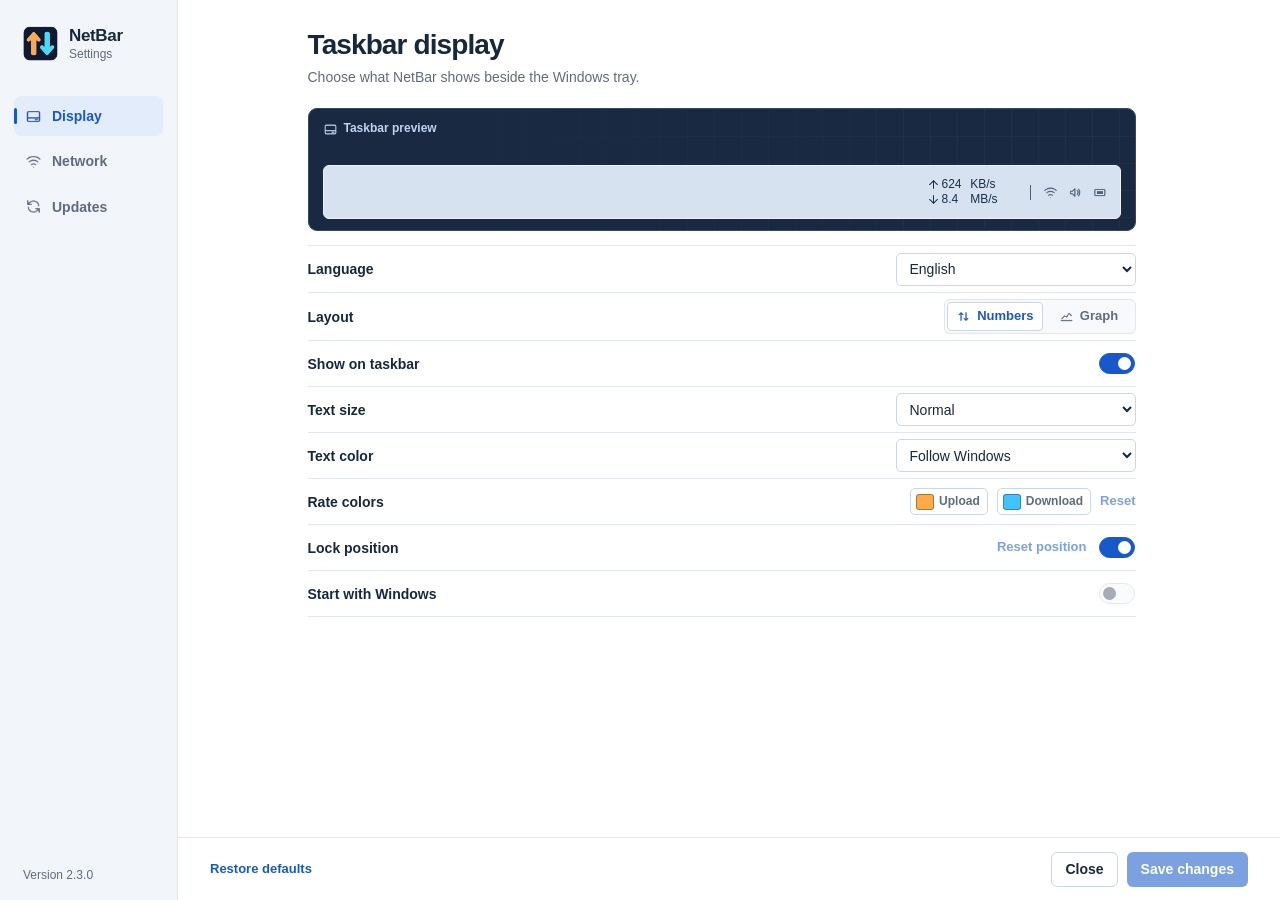
==== commit f4e57740: "Add Persian and English settings languages" ====
--- a/frontend/index.html
+++ b/frontend/index.html
@@ -1,11 +1,12 @@
 <!doctype html>
-<html lang="en">
+<html lang="en" dir="ltr">
 <head>
   <meta charset="utf-8">
   <meta name="viewport" content="width=device-width, initial-scale=1">
   <meta name="color-scheme" content="light dark">
   <title>NetBar Settings</title>
   <link rel="stylesheet" href="styles.css">
+  <script src="locales.js" defer></script>
   <script src="app.js" defer></script>
 </head>
 <body>
@@ -16,22 +17,22 @@
           <span class="icon icon-numbers" aria-hidden="true"></span>
           <img id="app-icon" src="icon.png" alt="" hidden>
         </span>
-        <div><strong>NetBar</strong><span>Settings</span></div>
+        <div><strong lang="en">NetBar</strong><span data-i18n="settings"></span></div>
       </div>
 
-      <nav class="navigation" role="tablist" aria-label="Settings sections" aria-orientation="vertical">
+      <nav class="navigation" role="tablist" data-i18n-label="settingsSections" aria-orientation="vertical">
         <button type="button" id="tab-display" class="nav-item" role="tab" aria-selected="true" aria-controls="panel-display" data-tab="display">
-          <span class="icon icon-display" aria-hidden="true"></span> Display
+          <span class="icon icon-display" aria-hidden="true"></span><span data-i18n="display"></span>
         </button>
         <button type="button" id="tab-network" class="nav-item" role="tab" aria-selected="false" aria-controls="panel-network" data-tab="network" tabindex="-1">
-          <span class="icon icon-network" aria-hidden="true"></span> Network
+          <span class="icon icon-network" aria-hidden="true"></span><span data-i18n="network"></span>
         </button>
         <button type="button" id="tab-updates" class="nav-item" role="tab" aria-selected="false" aria-controls="panel-updates" data-tab="updates" tabindex="-1">
-          <span class="icon icon-updates" aria-hidden="true"></span> Updates
+          <span class="icon icon-updates" aria-hidden="true"></span><span data-i18n="updates"></span>
         </button>
       </nav>
 
-      <div class="sidebar-footer" id="sidebar-version" aria-label="NetBar version"></div>
+      <div class="sidebar-footer" id="sidebar-version" data-i18n-label="netbarVersion"></div>
     </aside>
 
     <main class="workspace" id="workspace" aria-busy="true">
@@ -39,13 +40,13 @@
         <div class="scroll-area" id="scroll-area">
           <section id="panel-display" class="panel" role="tabpanel" aria-labelledby="tab-display">
             <header class="page-header">
-              <h1>Taskbar display</h1>
-              <p>Choose what NetBar shows beside the Windows tray.</p>
+              <h1 data-i18n="taskbarDisplay"></h1>
+              <p data-i18n="displayDescription"></p>
             </header>
 
             <figure class="preview" aria-labelledby="preview-label">
-              <figcaption id="preview-label"><span class="icon icon-display" aria-hidden="true"></span> Taskbar preview</figcaption>
-              <div class="preview-track" id="preview-track" aria-hidden="true">
+              <figcaption id="preview-label"><span class="icon icon-display" aria-hidden="true"></span><span data-i18n="taskbarPreview"></span></figcaption>
+              <div class="preview-track" id="preview-track" aria-hidden="true" dir="ltr">
                 <div class="preview-widget" id="preview-widget">
                   <div class="preview-rates" id="preview-rates">
                     <span class="rate-upload">
@@ -69,48 +70,52 @@
 
             <div class="rows">
               <div class="setting-row">
-                <span id="layout-label" class="field-label">Layout</span>
+                <label class="field-label" for="language" data-i18n="language"></label>
+                <select id="language"><option value="english" lang="en">English</option><option value="persian" lang="fa">فارسی</option></select>
+              </div>
+              <div class="setting-row">
+                <span id="layout-label" class="field-label" data-i18n="layout"></span>
                 <div class="segmented" role="group" aria-labelledby="layout-label">
-                  <label><input type="radio" name="layout" value="numbers" checked><span><span class="icon icon-numbers" aria-hidden="true"></span> Numbers</span></label>
-                  <label><input type="radio" name="layout" value="graph"><span><span class="icon icon-graph" aria-hidden="true"></span> Graph</span></label>
+                  <label><input type="radio" name="layout" value="numbers" checked><span><span class="icon icon-numbers" aria-hidden="true"></span><span data-i18n="numbers"></span></span></label>
+                  <label><input type="radio" name="layout" value="graph"><span><span class="icon icon-graph" aria-hidden="true"></span><span data-i18n="graph"></span></span></label>
                 </div>
               </div>
               <div class="setting-row">
-                <label class="field-label" for="widget-visible">Show on taskbar</label>
+                <label class="field-label" for="widget-visible" data-i18n="showOnTaskbar"></label>
                 <input class="toggle" type="checkbox" id="widget-visible" checked>
               </div>
               <div class="setting-row" id="graph-width-row" hidden>
-                <label class="field-label" for="graph-width">Graph width</label>
+                <label class="field-label" for="graph-width" data-i18n="graphWidth"></label>
                 <div class="range-control">
                   <input id="graph-width" type="range" min="64" max="200" step="1" value="88">
                   <output for="graph-width" id="width-value">88 px</output>
                 </div>
               </div>
               <div class="setting-row" id="text-size-row">
-                <label class="field-label" for="text-size">Text size</label>
-                <select id="text-size"><option value="11">Small</option><option value="12" selected>Normal</option><option value="14">Large</option></select>
+                <label class="field-label" for="text-size" data-i18n="textSize"></label>
+                <select id="text-size"><option value="11" data-i18n="small"></option><option value="12" data-i18n="normal" selected></option><option value="14" data-i18n="large"></option></select>
               </div>
               <div class="setting-row" id="text-color-row">
-                <label class="field-label" for="text-color">Text color</label>
-                <select id="text-color"><option value="0">Follow Windows</option><option value="1">Light text</option><option value="2">Dark text</option></select>
+                <label class="field-label" for="text-color" data-i18n="textColor"></label>
+                <select id="text-color"><option value="0" data-i18n="followWindows"></option><option value="1" data-i18n="lightText"></option><option value="2" data-i18n="darkText"></option></select>
               </div>
               <div class="setting-row color-row">
-                <span class="field-label" id="colors-label">Rate colors</span>
+                <span class="field-label" id="colors-label" data-i18n="rateColors"></span>
                 <div class="color-controls" role="group" aria-labelledby="colors-label">
-                  <label class="color-chip"><input type="color" id="upload-color" value="#ffab45" aria-label="Upload color"><span>Upload</span></label>
-                  <label class="color-chip"><input type="color" id="download-color" value="#42c2ff" aria-label="Download color"><span>Download</span></label>
-                  <button class="text-button" type="button" id="reset-colors">Reset</button>
+                  <label class="color-chip"><input type="color" id="upload-color" value="#ffab45" data-i18n-label="uploadColor"><span data-i18n="upload"></span></label>
+                  <label class="color-chip"><input type="color" id="download-color" value="#42c2ff" data-i18n-label="downloadColor"><span data-i18n="download"></span></label>
+                  <button class="text-button" type="button" id="reset-colors" data-i18n="reset"></button>
                 </div>
               </div>
               <div class="setting-row">
-                <label class="field-label" for="position-locked">Lock position</label>
+                <label class="field-label" for="position-locked" data-i18n="lockPosition"></label>
                 <div class="position-controls">
-                  <button class="text-button" type="button" id="reset-position">Reset position</button>
+                  <button class="text-button" type="button" id="reset-position" data-i18n="resetPosition"></button>
                   <input class="toggle" type="checkbox" id="position-locked" checked>
                 </div>
               </div>
               <div class="setting-row">
-                <label class="field-label" for="start-windows">Start with Windows</label>
+                <label class="field-label" for="start-windows" data-i18n="startWithWindows"></label>
                 <input class="toggle" type="checkbox" id="start-windows">
               </div>
             </div>
@@ -118,46 +123,46 @@
 
           <section id="panel-network" class="panel" role="tabpanel" aria-labelledby="tab-network" hidden>
             <header class="page-header">
-              <h1>Network</h1>
-              <p>Choose the connection NetBar measures and how it reports speed.</p>
+              <h1 data-i18n="network"></h1>
+              <p data-i18n="networkDescription"></p>
             </header>
             <div class="rows">
               <div class="setting-row">
-                <div><label class="field-label" for="adapter">Network adapter</label><p class="field-help" id="adapter-help">Automatic prefers a connected physical adapter.</p></div>
-                <select id="adapter" aria-describedby="adapter-help"><option value="">Automatic</option></select>
+                <div><label class="field-label" for="adapter" data-i18n="networkAdapter"></label><p class="field-help" id="adapter-help" data-i18n="adapterHelp"></p></div>
+                <select id="adapter" aria-describedby="adapter-help"></select>
               </div>
               <div class="setting-row">
-                <label class="field-label" for="speed-units">Speed units</label>
-                <select id="speed-units"><option value="bytes">Bytes per second</option><option value="bits">Bits per second</option></select>
+                <label class="field-label" for="speed-units" data-i18n="speedUnits"></label>
+                <select id="speed-units"><option value="bytes" data-i18n="bytesPerSecond"></option><option value="bits" data-i18n="bitsPerSecond"></option></select>
               </div>
               <div class="setting-row">
-                <label class="field-label" for="interval">Refresh interval</label>
-                <select id="interval"><option value="1000">1 second</option><option value="2000">2 seconds</option><option value="5000">5 seconds</option></select>
+                <label class="field-label" for="interval" data-i18n="refreshInterval"></label>
+                <select id="interval"><option value="1000" data-i18n="oneSecond"></option><option value="2000" data-i18n="twoSeconds"></option><option value="5000" data-i18n="fiveSeconds"></option></select>
               </div>
             </div>
           </section>
 
           <section id="panel-updates" class="panel" role="tabpanel" aria-labelledby="tab-updates" hidden>
             <header class="page-header">
-              <h1>Updates</h1>
-              <p>Check for and install verified Windows releases from GitHub.</p>
+              <h1 data-i18n="updates"></h1>
+              <p data-i18n="updatesDescription"></p>
             </header>
 
             <div class="release-card">
               <div class="release-icon" aria-hidden="true"><span class="icon icon-updates" aria-hidden="true"></span></div>
-              <div class="release-info"><h2>Installed version</h2><p id="installed-version">NetBar</p></div>
-              <button class="button secondary" type="button" id="check-updates">Check for updates</button>
-              <button class="button primary" type="button" id="install-update" hidden>Install update</button>
+              <div class="release-info"><h2 data-i18n="installedVersion"></h2><p id="installed-version" dir="ltr" lang="en"></p></div>
+              <button class="button secondary" type="button" id="check-updates" data-i18n="checkForUpdates"></button>
+              <button class="button primary" type="button" id="install-update" data-i18n="installUpdate" hidden></button>
             </div>
             <p id="update-status" class="inline-status" role="status"></p>
           </section>
         </div>
 
         <footer class="actions">
-          <button class="text-button" type="button" id="restore-defaults">Restore defaults</button>
+          <button class="text-button" type="button" id="restore-defaults" data-i18n="restoreDefaults"></button>
           <span class="settings-status" id="settings-status" role="status"></span>
-          <button class="button secondary" type="button" id="cancel-settings">Cancel</button>
-          <button class="button primary" type="submit" id="save-settings">Save changes</button>
+          <button class="button secondary" type="button" id="cancel-settings" data-i18n="cancel"></button>
+          <button class="button primary" type="submit" id="save-settings" data-i18n="saveChanges"></button>
         </footer>
       </form>
     </main>
--- a/frontend/styles.css
+++ b/frontend/styles.css
@@ -19,6 +19,11 @@
   --success: #16694d;
 }
 
+:root:lang(fa) {
+  font-family: "Segoe UI", Tahoma, sans-serif;
+  line-height: 1.55;
+}
+
 @media (prefers-color-scheme: dark) {
   :root {
     --workspace: #141e2c;
@@ -82,7 +87,7 @@
   flex-direction: column;
   padding: 25px 14px 16px;
   background: var(--rail);
-  border-right: 1px solid var(--line);
+  border-inline-end: 1px solid var(--line);
 }
 
 .brand { display: flex; align-items: center; gap: 10px; padding-inline: 8px; }
@@ -114,7 +119,7 @@
   border: 0;
   border-radius: 7px;
   background: transparent;
-  text-align: left;
+  text-align: start;
   font-weight: 550;
   color: var(--muted);
 }
@@ -123,7 +128,7 @@
 .nav-item[aria-selected="true"]::before {
   content: "";
   position: absolute;
-  left: 0;
+  inset-inline-start: 0;
   inset-block: 12px;
   width: 3px;
   border-radius: 2px;
@@ -138,6 +143,7 @@
 .panel { padding: 28px 32px 23px; max-width: 892px; margin-inline: auto; }
 .page-header { margin-bottom: 21px; }
 .page-header h1 { font-size: 28px; line-height: 1.18; font-weight: 680; letter-spacing: -.032em; }
+:root:lang(fa) .page-header h1 { letter-spacing: normal; }
 .page-header p { margin-top: 6px; color: var(--muted); }
 
 .preview {
@@ -165,8 +171,8 @@
 }
 .preview figcaption {
   position: absolute;
-  top: 11px;
-  left: 14px;
+  inset-block-start: 11px;
+  inset-inline-start: 14px;
   display: flex;
   align-items: center;
   gap: 6px;
@@ -262,7 +268,7 @@
 }
 .segmented label { position: relative; cursor: pointer; }
 .segmented input { position: absolute; inset: 0; width: 100%; height: 100%; margin: 0; opacity: 0; cursor: pointer; }
-.segmented span { display: flex; align-items: center; justify-content: center; gap: 6px; min-width: 88px; padding: 4px 8px; border: 1px solid transparent; border-radius: 4px; color: var(--muted); font-size: 13px; font-weight: 600; }
+.segmented label > span { display: flex; align-items: center; justify-content: center; gap: 6px; min-width: 88px; padding: 4px 8px; border: 1px solid transparent; border-radius: 4px; color: var(--muted); font-size: 13px; font-weight: 600; }
 .segmented input:checked + span { color: var(--accent); background: var(--workspace); border-color: var(--edge); }
 .segmented input:focus-visible + span { outline: 2px solid var(--focus); outline-offset: 1px; }
 .segmented .icon { width: 15px; height: 15px; }
@@ -277,20 +283,21 @@
   border-radius: 12px;
   background: var(--wash);
 }
-.toggle::before { content: ""; position: absolute; top: 3px; left: 3px; width: 13px; height: 13px; border-radius: 50%; background: var(--muted); }
+.toggle::before { content: ""; position: absolute; inset-block-start: 3px; inset-inline-start: 3px; width: 13px; height: 13px; border-radius: 50%; background: var(--muted); }
 .toggle:checked { border-color: var(--accent); background: var(--accent); }
-.toggle:checked::before { left: 18px; background: var(--on-accent); }
+.toggle:checked::before { inset-inline-start: 18px; background: var(--on-accent); }
 
 .range-control, .position-controls, .color-controls { display: flex; align-items: center; justify-content: end; gap: 11px; }
 .range-control input { flex: 1 1 auto; width: clamp(108px, 19vw, 176px); margin: 0; accent-color: var(--accent); }
-.range-control output { min-width: 42px; text-align: right; color: var(--muted); font-variant-numeric: tabular-nums; }
+.range-control output { min-width: 42px; text-align: end; color: var(--muted); font-variant-numeric: tabular-nums; }
 .color-controls { gap: 9px; }
 .color-chip {
   cursor: pointer;
   display: flex;
   align-items: center;
   gap: 5px;
-  padding: 4px 7px 4px 5px;
+  padding-block: 4px;
+  padding-inline: 5px 7px;
   border: 1px solid var(--edge);
   border-radius: 5px;
   color: var(--muted);
@@ -337,7 +344,7 @@
 }
 .release-icon { display: grid; place-items: center; width: 38px; height: 38px; border-radius: 7px; background: var(--accent-wash); color: var(--accent); }
 .release-info h2 { font-size: 14px; font-weight: 650; }
-.release-info p { color: var(--muted); font-size: 12px; font-variant-numeric: tabular-nums; }
+.release-info p { color: var(--muted); font-size: 12px; font-variant-numeric: tabular-nums; text-align: match-parent; }
 .inline-status { min-height: 44px; padding-block: 8px; color: var(--muted); font-size: 13px; overflow-wrap: anywhere; }
 .inline-status[data-tone="error"], .settings-status[data-tone="error"] { color: var(--danger); }
 .inline-status[data-tone="success"], .settings-status[data-tone="success"] { color: var(--success); }
@@ -351,14 +358,14 @@
 
 @media (max-width: 615px) {
   .settings-shell { grid-template-columns: 1fr; grid-template-rows: auto minmax(0, 1fr); }
-  .sidebar { padding: 10px 14px; border-right: 0; border-bottom: 1px solid var(--line); }
+  .sidebar { padding: 10px 14px; border-inline-end: 0; border-block-end: 1px solid var(--line); }
   .brand { margin-bottom: 9px; padding-inline: 2px; }
   .brand-mark { width: 28px; height: 28px; }
   .brand strong { font-size: 15px; }
   .brand > div span, .sidebar-footer { display: none; }
   .navigation { display: flex; margin-top: 0; }
   .nav-item { justify-content: center; gap: 6px; padding: 7px 5px; font-size: 12px; }
-  .nav-item[aria-selected="true"]::before { width: auto; height: 2px; left: 10px; right: 10px; top: auto; bottom: 0; }
+  .nav-item[aria-selected="true"]::before { width: auto; height: 2px; inset-inline: 10px; inset-block: auto 0; }
   .panel { padding: 17px 14px; }
   .actions { padding-inline: 14px; gap: 6px; }
   .page-header h1 { font-size: 24px; }
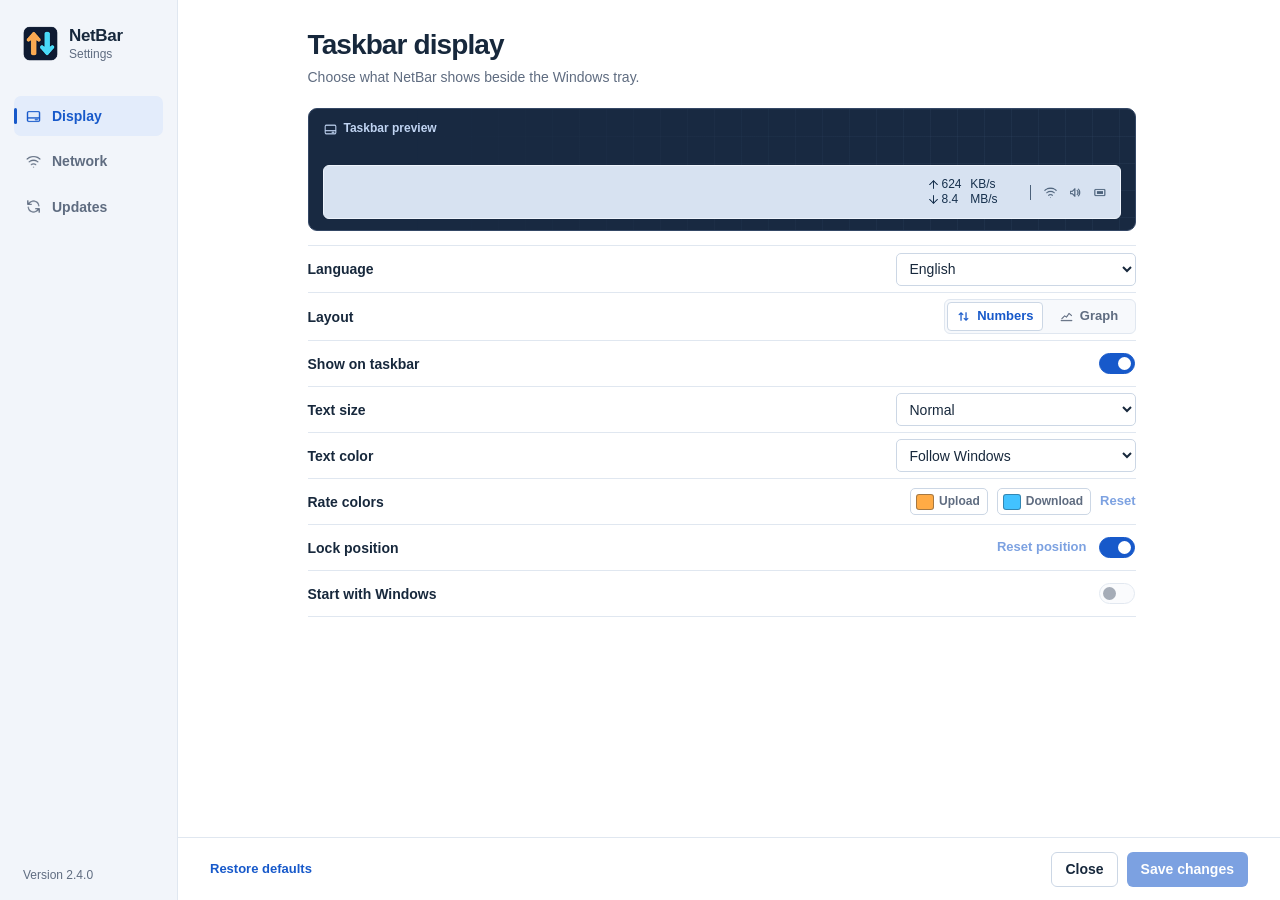
==== commit 98704bf6: "Move controls to the taskbar widget and use public release downloads" ====
--- a/frontend/index.html
+++ b/frontend/index.html
@@ -150,11 +150,12 @@
 
             <div class="release-card">
               <div class="release-icon" aria-hidden="true"><span class="icon icon-updates" aria-hidden="true"></span></div>
-              <div class="release-info"><h2 data-i18n="installedVersion"></h2><p id="installed-version" dir="ltr" lang="en"></p></div>
+              <div class="release-info"><h2 data-i18n="installedVersion"></h2><p id="installed-version"><bdi id="installed-version-value" dir="ltr" lang="en"></bdi></p></div>
               <button class="button secondary" type="button" id="check-updates" data-i18n="checkForUpdates"></button>
               <button class="button primary" type="button" id="install-update" data-i18n="installUpdate" hidden></button>
             </div>
             <p id="update-status" class="inline-status" role="status"></p>
+            <button class="text-button" type="button" id="open-releases" data-i18n="openReleases" hidden></button>
           </section>
         </div>
 
--- a/frontend/styles.css
+++ b/frontend/styles.css
@@ -344,7 +344,7 @@
 }
 .release-icon { display: grid; place-items: center; width: 38px; height: 38px; border-radius: 7px; background: var(--accent-wash); color: var(--accent); }
 .release-info h2 { font-size: 14px; font-weight: 650; }
-.release-info p { color: var(--muted); font-size: 12px; font-variant-numeric: tabular-nums; text-align: match-parent; }
+.release-info p { color: var(--muted); font-size: 12px; font-variant-numeric: tabular-nums; }
 .inline-status { min-height: 44px; padding-block: 8px; color: var(--muted); font-size: 13px; overflow-wrap: anywhere; }
 .inline-status[data-tone="error"], .settings-status[data-tone="error"] { color: var(--danger); }
 .inline-status[data-tone="success"], .settings-status[data-tone="success"] { color: var(--success); }
